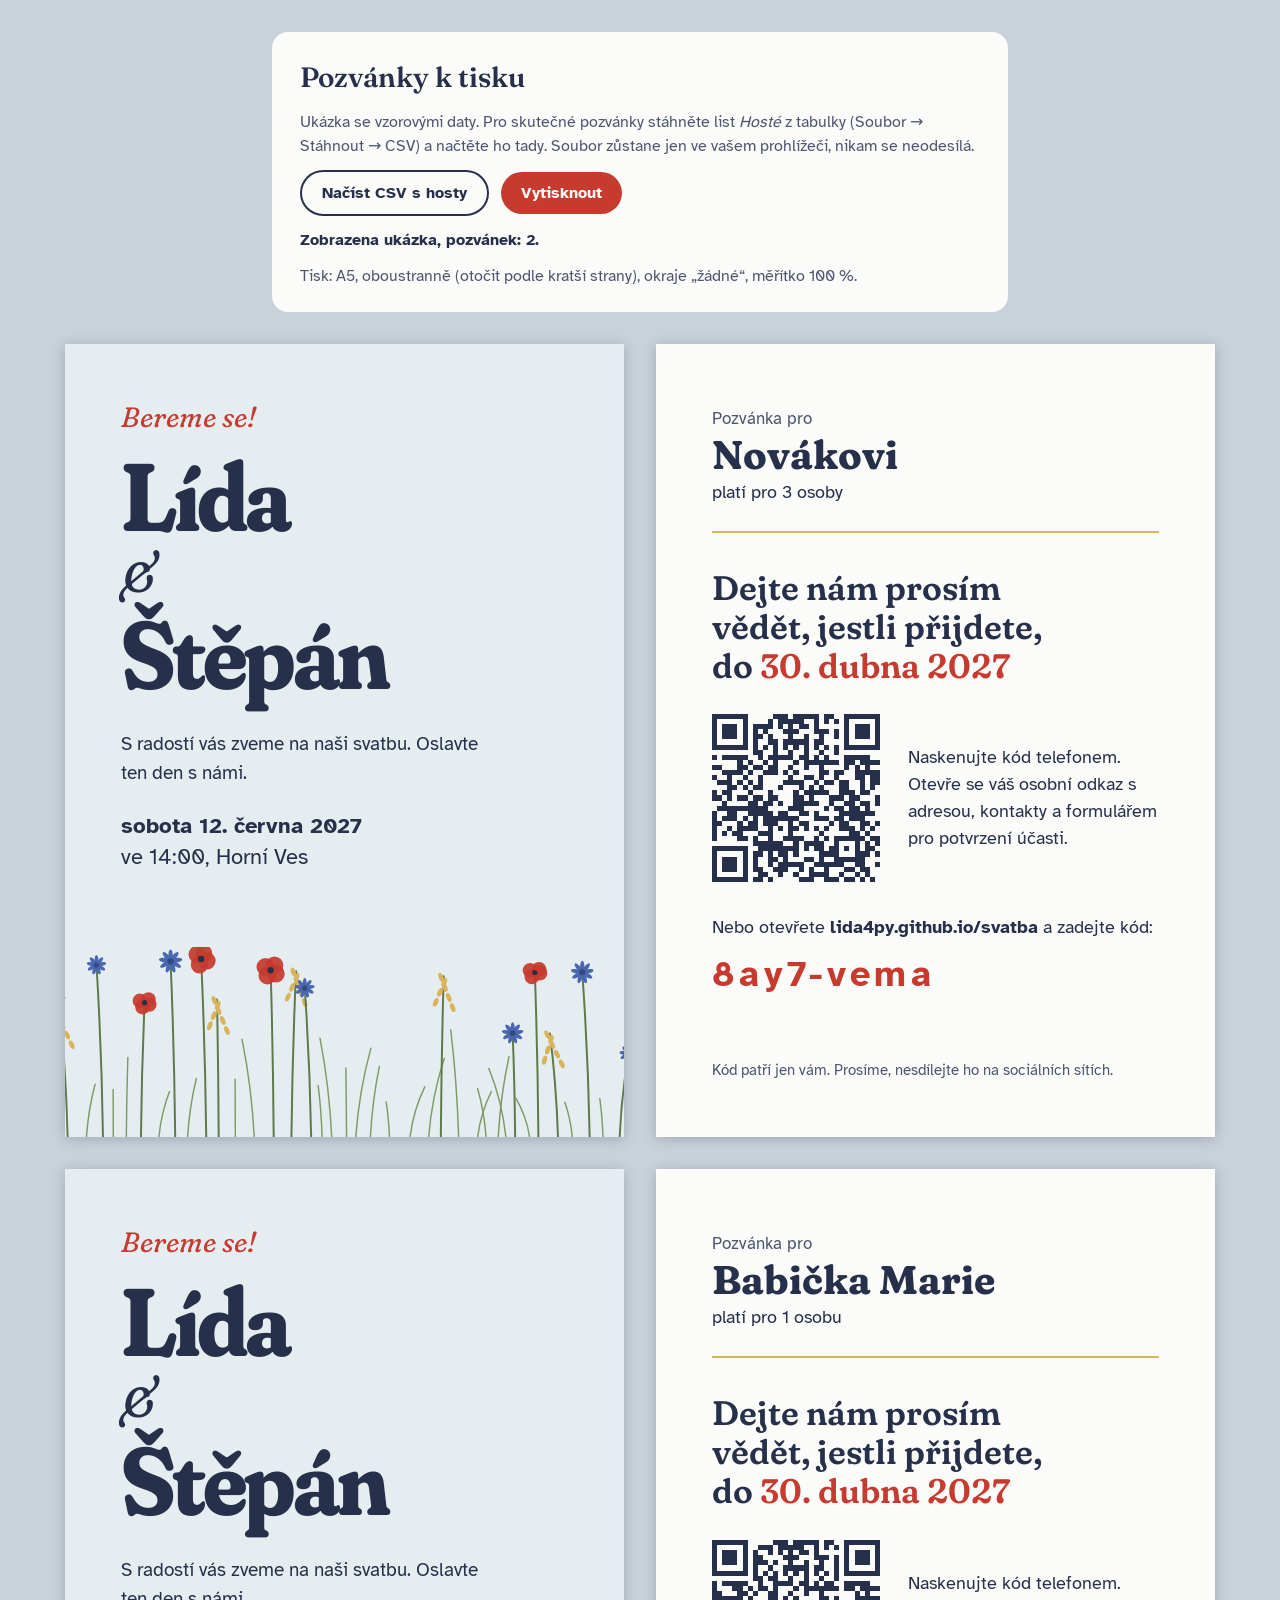
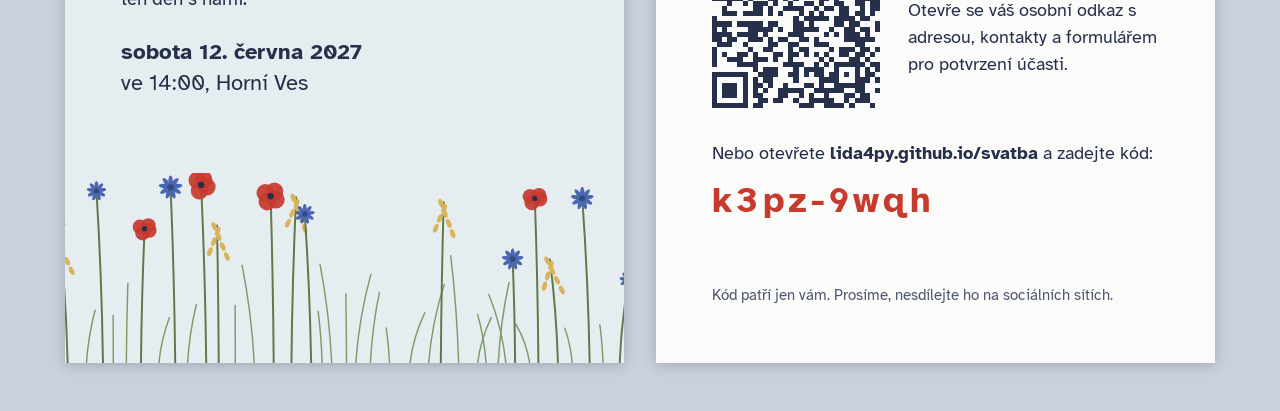
==== pozvanka/index.html @ 33877804 "Tisková šablona pozvánek A5 s QR kódy Co-Authored-By: Claude Opus 5.5 <noreply@anthropic.com> Claude" ====
<!doctype html>
<html lang="cs">
<head>
  <meta charset="utf-8">
  <meta name="viewport" content="width=device-width, initial-scale=1">
  <meta http-equiv="Content-Security-Policy" content="default-src 'none'; script-src 'self'; style-src 'self'; font-src 'self'; img-src 'self' data:; base-uri 'none'; form-action 'none'">
  <meta name="robots" content="noindex, nofollow">
  <title>Pozvánky k tisku – Lída a Štěpán</title>
  <link rel="stylesheet" href="pozvanka.css">
  <link rel="icon" href="data:,">
</head>
<body>
  <div class="toolbar">
    <p class="toolbar__title">Pozvánky k tisku</p>
    <p class="toolbar__help">Ukázka se vzorovými daty. Pro skutečné pozvánky stáhněte list <em>Hosté</em> z tabulky (Soubor → Stáhnout → CSV) a načtěte ho tady. Soubor zůstane jen ve vašem prohlížeči, nikam se neodesílá.</p>
    <div class="toolbar__row">
      <label class="toolbar__file">Načíst CSV s hosty <input type="file" id="csv" accept=".csv,text/csv"></label>
      <button type="button" id="print">Vytisknout</button>
    </div>
    <p class="toolbar__status" id="status" role="status"></p>
    <p class="toolbar__help">Tisk: A5, oboustranně (otočit podle kratší strany), okraje „žádné“, měřítko 100 %.</p>
  </div>

  <div id="sheets"></div>

  <template id="tpl-front">
    <section class="sheet front">
      <div class="front__text">
        <p class="front__intro">Bereme se!</p>
        <h1 class="front__names"><span>Lída</span><span class="front__amp">&amp;</span><span>Štěpán</span></h1>
        <p class="front__invite">S radostí vás zveme na naši svatbu. Oslavte ten den s námi.</p>
        <p class="front__when"><strong>sobota 12. června 2027</strong><br>ve 14:00, Horní Ves</p>
      </div>
      <img class="front__meadow" src="louka.svg" alt="">
    </section>
  </template>

  <template id="tpl-back">
    <section class="sheet back">
      <div class="back__for">
        <p class="back__label">Pozvánka pro</p>
        <p class="back__name" data-f="name"></p>
        <p data-f="persons"></p>
      </div>
      <h2 class="back__h">Dejte nám prosím vědět, jestli přijdete, do <span class="accent" data-f="deadline"></span></h2>
      <div class="back__qr-row">
        <div class="back__qr" data-f="qr"></div>
        <p>Naskenujte kód telefonem. Otevře se váš osobní odkaz s adresou, kontakty a formulářem pro potvrzení účasti.</p>
      </div>
      <div class="back__manual">
        <p>Nebo otevřete <strong data-f="site"></strong> a zadejte kód:</p>
        <p class="back__code accent" data-f="code"></p>
      </div>
      <p class="back__note">Kód patří jen vám. Prosíme, nesdílejte ho na sociálních sítích.</p>
    </section>
  </template>

  <script src="qrcode.js"></script>
  <script src="pozvanka.js"></script>
</body>
</html>
---- pozvanka/pozvanka.css ----
/* Pozvánka A5 (148 × 210 mm). Barvy a písma stejné jako web. */
@font-face {
  font-family: 'Fraunces Variable';
  font-style: normal;
  font-display: swap;
  font-weight: 100 900;
  src: url(../fonts/fraunces-latin-ext-full-normal.woff2) format('woff2');
  unicode-range: U+0100-02BA,U+02BD-02C5,U+02C7-02CC,U+02CE-02D7,U+02DD-02FF,U+0304,U+0308,U+0329,U+1D00-1DBF,U+1E00-1E9F,U+1EF2-1EFF,U+2020,U+20A0-20AB,U+20AD-20C0,U+2113,U+2C60-2C7F,U+A720-A7FF;
}
@font-face {
  font-family: 'Fraunces Variable';
  font-style: normal;
  font-display: swap;
  font-weight: 100 900;
  src: url(../fonts/fraunces-latin-full-normal.woff2) format('woff2');
  unicode-range: U+0000-00FF,U+0131,U+0152-0153,U+02BB-02BC,U+02C6,U+02DA,U+02DC,U+0304,U+0308,U+0329,U+2000-206F,U+20AC,U+2122,U+2191,U+2193,U+2212,U+2215,U+FEFF,U+FFFD;
}
@font-face {
  font-family: 'Fraunces Variable';
  font-style: italic;
  font-display: swap;
  font-weight: 100 900;
  src: url(../fonts/fraunces-latin-ext-full-italic.woff2) format('woff2');
  unicode-range: U+0100-02BA,U+02BD-02C5,U+02C7-02CC,U+02CE-02D7,U+02DD-02FF,U+0304,U+0308,U+0329,U+1D00-1DBF,U+1E00-1E9F,U+1EF2-1EFF,U+2020,U+20A0-20AB,U+20AD-20C0,U+2113,U+2C60-2C7F,U+A720-A7FF;
}
@font-face {
  font-family: 'Fraunces Variable';
  font-style: italic;
  font-display: swap;
  font-weight: 100 900;
  src: url(../fonts/fraunces-latin-full-italic.woff2) format('woff2');
  unicode-range: U+0000-00FF,U+0131,U+0152-0153,U+02BB-02BC,U+02C6,U+02DA,U+02DC,U+0304,U+0308,U+0329,U+2000-206F,U+20AC,U+2122,U+2191,U+2193,U+2212,U+2215,U+FEFF,U+FFFD;
}
@font-face {
  font-family: 'Atkinson Hyperlegible';
  font-style: normal;
  font-display: swap;
  font-weight: 400;
  src: url(../fonts/atkinson-hyperlegible-latin-ext-400-normal.woff2) format('woff2');
  unicode-range: U+0100-02BA,U+02BD-02C5,U+02C7-02CC,U+02CE-02D7,U+02DD-02FF,U+0304,U+0308,U+0329,U+1D00-1DBF,U+1E00-1E9F,U+1EF2-1EFF,U+2020,U+20A0-20AB,U+20AD-20C0,U+2113,U+2C60-2C7F,U+A720-A7FF;
}
@font-face {
  font-family: 'Atkinson Hyperlegible';
  font-style: normal;
  font-display: swap;
  font-weight: 400;
  src: url(../fonts/atkinson-hyperlegible-latin-400-normal.woff2) format('woff2');
  unicode-range: U+0000-00FF,U+0131,U+0152-0153,U+02BB-02BC,U+02C6,U+02DA,U+02DC,U+0304,U+0308,U+0329,U+2000-206F,U+20AC,U+2122,U+2191,U+2193,U+2212,U+2215,U+FEFF,U+FFFD;
}
@font-face {
  font-family: 'Atkinson Hyperlegible';
  font-style: normal;
  font-display: swap;
  font-weight: 700;
  src: url(../fonts/atkinson-hyperlegible-latin-ext-700-normal.woff2) format('woff2');
  unicode-range: U+0100-02BA,U+02BD-02C5,U+02C7-02CC,U+02CE-02D7,U+02DD-02FF,U+0304,U+0308,U+0329,U+1D00-1DBF,U+1E00-1E9F,U+1EF2-1EFF,U+2020,U+20A0-20AB,U+20AD-20C0,U+2113,U+2C60-2C7F,U+A720-A7FF;
}
@font-face {
  font-family: 'Atkinson Hyperlegible';
  font-style: normal;
  font-display: swap;
  font-weight: 700;
  src: url(../fonts/atkinson-hyperlegible-latin-700-normal.woff2) format('woff2');
  unicode-range: U+0000-00FF,U+0131,U+0152-0153,U+02BB-02BC,U+02C6,U+02DA,U+02DC,U+0304,U+0308,U+0329,U+2000-206F,U+20AC,U+2122,U+2191,U+2193,U+2212,U+2215,U+FEFF,U+FFFD;
}
:root {
  --sky: #E6EDF1; --paper: #FBFCFA; --ink: #26304A; --ink-soft: #4D5670;
  --poppy: #C73A2E; --wheat: #D9B45A;
  --display: "Fraunces Variable", Georgia, serif;
  --body: "Atkinson Hyperlegible", system-ui, sans-serif;
}

* { box-sizing: border-box; }
body { margin: 0; background: #C9D2DA; color: var(--ink); font-family: var(--body); }
p { margin: 0; }
.accent { color: var(--poppy); }

/* ---------- Ovládání (jen na obrazovce) ---------- */
.toolbar {
  max-width: 46rem; margin: 2rem auto; padding: 1.5rem 1.75rem;
  background: var(--paper); border-radius: 16px; line-height: 1.5;
  display: flex; flex-direction: column; gap: 0.75rem;
}
.toolbar__title { font-family: var(--display); font-size: 1.75rem; font-weight: 600; }
.toolbar__help { color: var(--ink-soft); }
.toolbar__row { display: flex; flex-wrap: wrap; gap: 0.75rem; align-items: center; }
.toolbar__file, .toolbar button {
  font: 700 1rem/1 var(--body); padding: 0.8rem 1.25rem; border-radius: 999px; cursor: pointer;
}
.toolbar__file { border: 2px solid var(--ink); }
.toolbar__file input { position: absolute; width: 1px; height: 1px; opacity: 0; }
.toolbar__file:focus-within { outline: 3px solid #4A68B0; outline-offset: 2px; }
.toolbar button { border: 0; background: var(--poppy); color: var(--paper); }
.toolbar__status { font-weight: 700; }

#sheets {
  display: flex; flex-wrap: wrap; justify-content: center; gap: 2rem; padding: 0 1rem 3rem;
}

/* ---------- List A5 ---------- */
.sheet {
  width: 148mm; height: 210mm; position: relative; overflow: hidden;
  box-shadow: 0 2px 12px rgba(38, 48, 74, 0.25);
}

/* Přední strana */
.front { background: var(--sky); }
.front__text { position: relative; z-index: 1; padding: 56px 56px 0; }
.front__intro {
  font-family: var(--display); font-style: italic; font-size: 28px; margin-bottom: 14px;
  font-variation-settings: "SOFT" 100, "WONK" 1; color: var(--poppy);
}
.front__names {
  margin: 0 0 28px; font-family: var(--display); font-weight: 700; font-size: 96px;
  line-height: 1; letter-spacing: -0.03em;
  font-variation-settings: "SOFT" 100, "WONK" 1, "opsz" 144;
}
.front__names span { display: block; }
.front__amp { font-weight: 400; font-style: italic; font-size: 56px; line-height: 0.8; margin: 6px 0 12px; }
.front__invite { font-size: 19px; line-height: 1.5; max-width: 380px; margin-bottom: 24px; }
.front__when { font-size: 22px; line-height: 1.4; }
.front__meadow {
  position: absolute; left: 0; bottom: 0; width: 100%; height: 190px;
  object-fit: cover; object-position: center bottom;
}

/* Zadní strana */
.back {
  background: var(--paper); padding: 64px 56px 56px;
  display: flex; flex-direction: column;
}
.back__for {
  display: flex; flex-direction: column; gap: 4px;
  padding-bottom: 28px; border-bottom: 2px solid var(--wheat); font-size: 18px;
}
.back__label { font-size: 17px; color: var(--ink-soft); }
.back__name {
  font-family: var(--display); font-weight: 700; font-size: 40px; line-height: 1.1;
  font-variation-settings: "SOFT" 100, "WONK" 1;
}
.back__h {
  margin: 36px 0 28px; font-family: var(--display); font-weight: 600; font-size: 34px;
  line-height: 1.15; font-variation-settings: "SOFT" 100; text-wrap: balance;
}
.back__qr-row { display: flex; gap: 28px; align-items: center; font-size: 18px; line-height: 1.5; }
.back__qr { width: 168px; height: 168px; flex-shrink: 0; }
.back__qr svg { display: block; width: 100%; height: 100%; }
.back__manual { margin-top: 32px; display: flex; flex-direction: column; gap: 6px; font-size: 18px; line-height: 1.5; }
.back__code { font-weight: 700; font-size: 36px; letter-spacing: 0.12em; }
.back__note { margin-top: auto; font-size: 15px; line-height: 1.5; color: var(--ink-soft); }

/* ---------- Tisk ---------- */
@page { size: A5 portrait; margin: 0; }
@media print {
  body { background: none; }
  .toolbar { display: none; }
  #sheets { display: block; padding: 0; }
  .sheet { box-shadow: none; break-after: page; print-color-adjust: exact; -webkit-print-color-adjust: exact; }
}
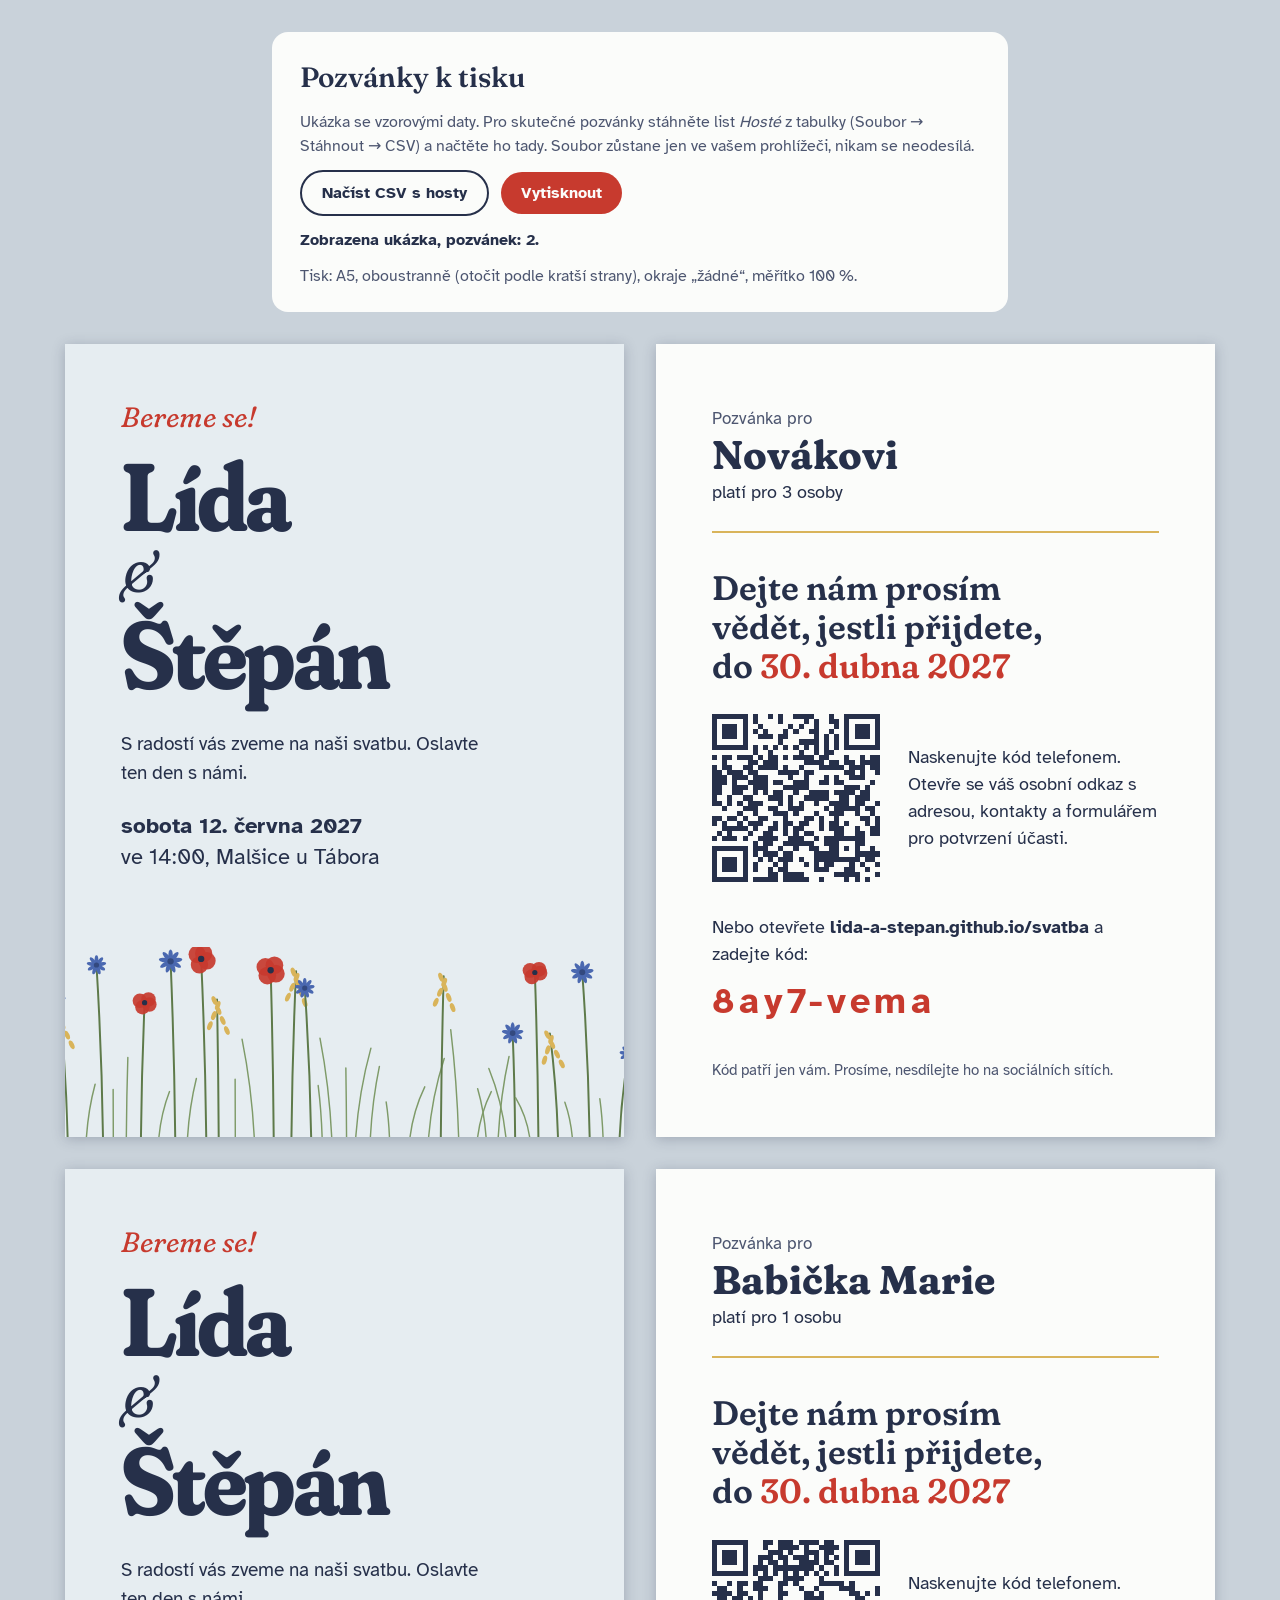
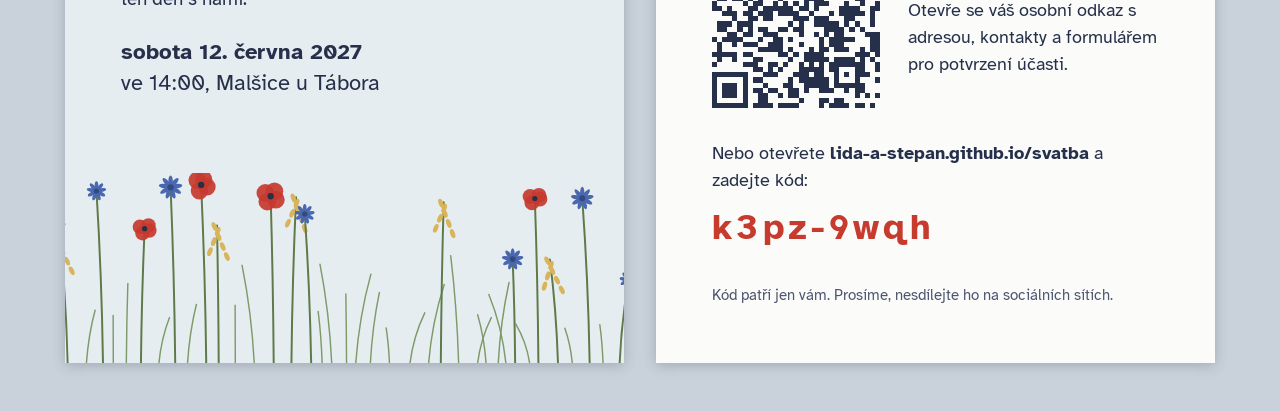
==== commit 2563e202: "Statek v Malšicích, harmonogram, doprava a ubytování v RSVP - jedno místo pro obřad i oslavu, odkazy" ====
--- a/pozvanka/index.html
+++ b/pozvanka/index.html
@@ -29,7 +29,7 @@
         <p class="front__intro">Bereme se!</p>
         <h1 class="front__names"><span>Lída</span><span class="front__amp">&amp;</span><span>Štěpán</span></h1>
         <p class="front__invite">S radostí vás zveme na naši svatbu. Oslavte ten den s námi.</p>
-        <p class="front__when"><strong>sobota 12. června 2027</strong><br>ve 14:00, Horní Ves</p>
+        <p class="front__when"><strong>sobota 12. června 2027</strong><br>ve 14:00, Malšice u Tábora</p>
       </div>
       <img class="front__meadow" src="louka.svg" alt="">
     </section>
